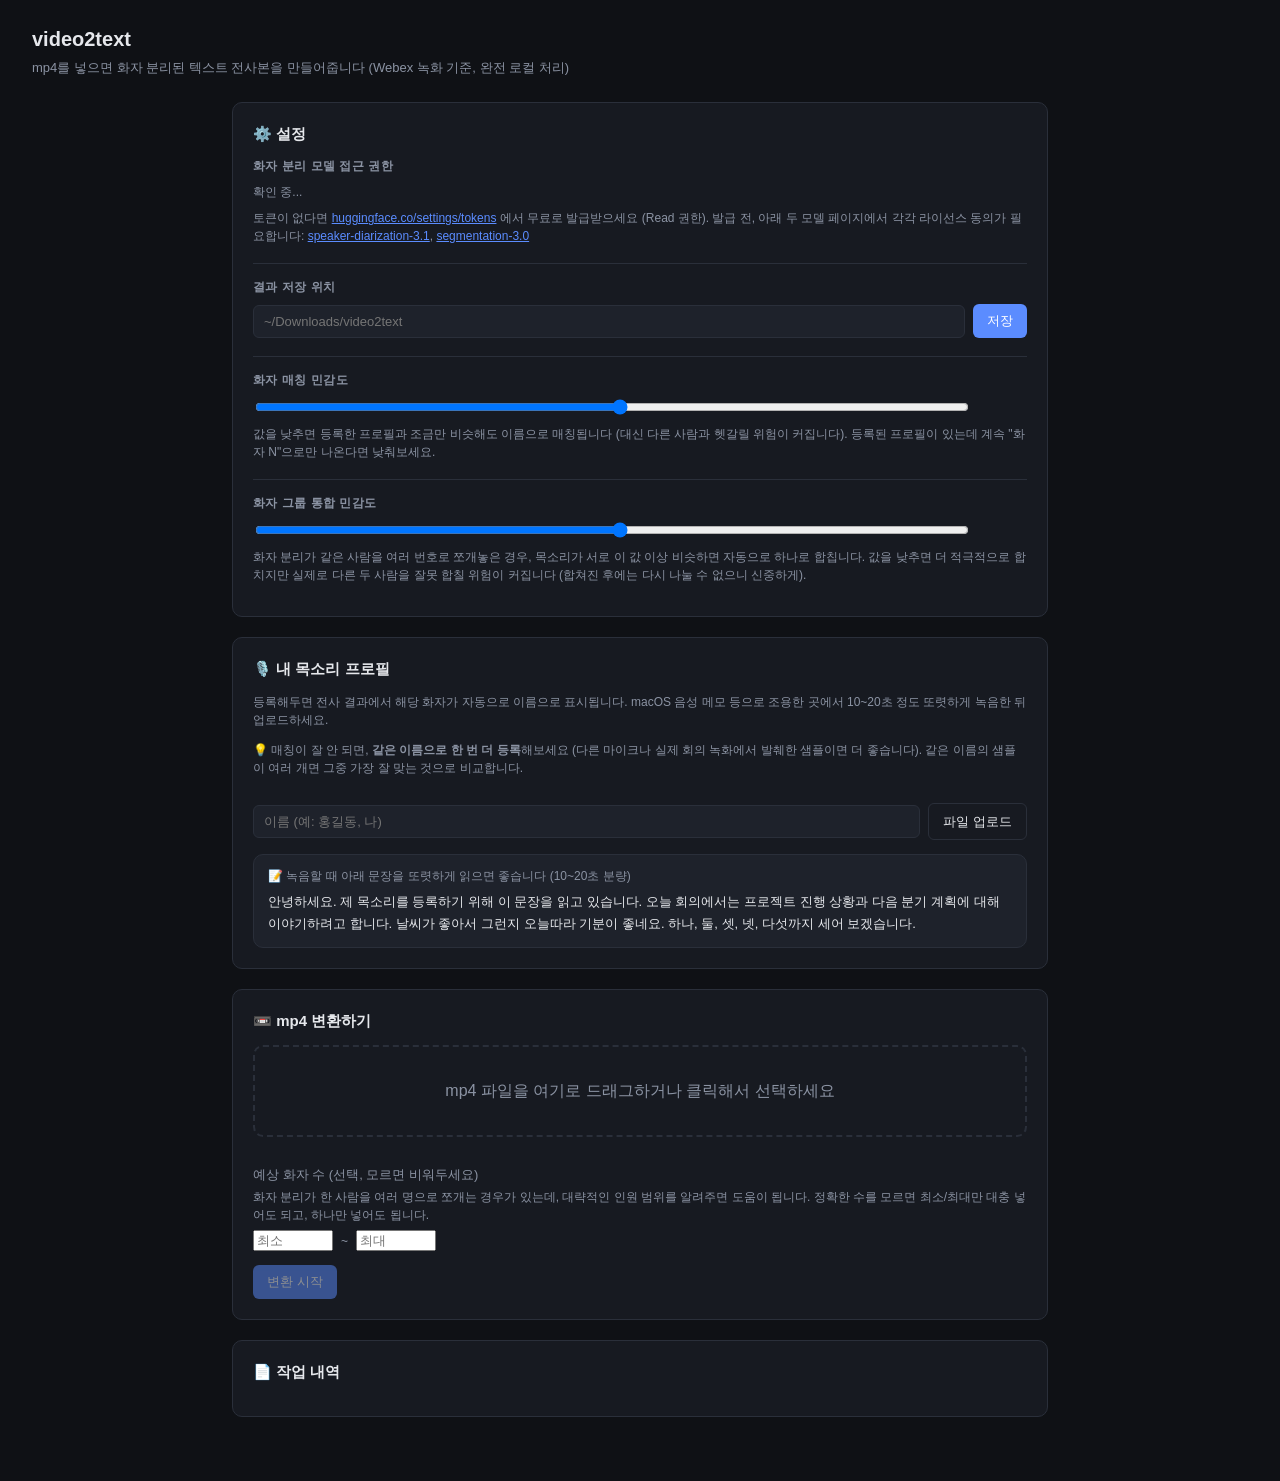
==== static/index.html @ 43b121bd "Initial commit: video2text - local speaker-diarized transcription for Webex recordings Fully local m" ====
<!doctype html>
<html lang="ko">
<head>
<meta charset="utf-8" />
<meta name="viewport" content="width=device-width, initial-scale=1" />
<title>video2text</title>
<link rel="stylesheet" href="/static/style.css" />
</head>
<body>
<header>
  <h1>video2text</h1>
  <p>mp4를 넣으면 화자 분리된 텍스트 전사본을 만들어줍니다 (Webex 녹화 기준, 완전 로컬 처리)</p>
</header>
<main>

  <section class="card" id="settingsCard">
    <h2>⚙️ 설정</h2>

    <h3 class="subhead">화자 분리 모델 접근 권한</h3>
    <div id="settingsStatus" class="muted">확인 중...</div>
    <div id="settingsForm" class="row" style="margin-top:10px; display:none;">
      <input type="text" id="hfTokenInput" placeholder="hf_로 시작하는 HuggingFace 토큰" />
      <button id="saveTokenBtn">저장</button>
    </div>
    <p class="muted" style="margin-top:8px;">
      토큰이 없다면
      <a href="https://huggingface.co/settings/tokens" target="_blank" style="color:var(--accent)">huggingface.co/settings/tokens</a>
      에서 무료로 발급받으세요 (Read 권한). 발급 전, 아래 두 모델 페이지에서 각각 라이선스 동의가 필요합니다:
      <a href="https://huggingface.co/pyannote/speaker-diarization-3.1" target="_blank" style="color:var(--accent)">speaker-diarization-3.1</a>,
      <a href="https://huggingface.co/pyannote/segmentation-3.0" target="_blank" style="color:var(--accent)">segmentation-3.0</a>
    </p>

    <h3 class="subhead">결과 저장 위치</h3>
    <div class="row">
      <input type="text" id="saveDirInput" placeholder="~/Downloads/video2text" />
      <button id="saveDirBtn">저장</button>
    </div>
    <p id="saveDirCurrent" class="muted" style="margin-top:8px;"></p>

    <h3 class="subhead">화자 매칭 민감도</h3>
    <div class="row">
      <input type="range" id="thresholdInput" min="0.5" max="0.95" step="0.01" style="flex:1" />
      <span id="thresholdValue" class="muted" style="width:48px;text-align:right;"></span>
    </div>
    <p class="muted" style="margin-top:8px;">
      값을 낮추면 등록한 프로필과 조금만 비슷해도 이름으로 매칭됩니다 (대신 다른 사람과 헷갈릴 위험이 커집니다).
      등록된 프로필이 있는데 계속 "화자 N"으로만 나온다면 낮춰보세요.
    </p>

    <h3 class="subhead">화자 그룹 통합 민감도</h3>
    <div class="row">
      <input type="range" id="consolidationThresholdInput" min="0.5" max="0.95" step="0.01" style="flex:1" />
      <span id="consolidationThresholdValue" class="muted" style="width:48px;text-align:right;"></span>
    </div>
    <p class="muted" style="margin-top:8px;">
      화자 분리가 같은 사람을 여러 번호로 쪼개놓은 경우, 목소리가 서로 이 값 이상 비슷하면 자동으로 하나로 합칩니다.
      값을 낮추면 더 적극적으로 합치지만 실제로 다른 두 사람을 잘못 합칠 위험이 커집니다 (합쳐진 후에는 다시 나눌 수 없으니 신중하게).
    </p>
  </section>

  <section class="card">
    <h2>🎙️ 내 목소리 프로필</h2>
    <p class="muted">등록해두면 전사 결과에서 해당 화자가 자동으로 이름으로 표시됩니다. macOS 음성 메모 등으로 조용한 곳에서 10~20초 정도 또렷하게 녹음한 뒤 업로드하세요.</p>
    <p class="muted">💡 매칭이 잘 안 되면, <b>같은 이름으로 한 번 더 등록</b>해보세요 (다른 마이크나 실제 회의 녹화에서 발췌한 샘플이면 더 좋습니다). 같은 이름의 샘플이 여러 개면 그중 가장 잘 맞는 것으로 비교합니다.</p>
    <div id="profileList" class="profile-list"></div>
    <div class="row">
      <input type="text" id="profileName" placeholder="이름 (예: 홍길동, 나)" />
      <label class="secondary" style="border:1px solid var(--border);border-radius:6px;padding:8px 14px;cursor:pointer;font-size:13px;">
        파일 업로드
        <input type="file" id="profileFile" accept="audio/*,video/*" style="display:none" />
      </label>
    </div>
    <div class="script-box">
      <div class="muted" style="margin-bottom:6px;">📝 녹음할 때 아래 문장을 또렷하게 읽으면 좋습니다 (10~20초 분량)</div>
      <p id="readScript"></p>
    </div>
  </section>

  <section class="card">
    <h2>📼 mp4 변환하기</h2>
    <div class="dropzone" id="dropzone">
      <div id="dropzoneText">mp4 파일을 여기로 드래그하거나 클릭해서 선택하세요</div>
      <input type="file" id="fileInput" accept="video/*,audio/*" />
    </div>
    <button id="pickNativeBtn" class="secondary" hidden style="margin-top:10px;">
      📂 Finder에서 선택 (복사 없이, 더 빠름)
    </button>
    <div id="matchProfiles" class="profile-list" style="margin-top:14px;"></div>

    <div class="muted" style="margin-top:14px; font-size:13px;">예상 화자 수 (선택, 모르면 비워두세요)</div>
    <p class="muted" style="margin:4px 0 0; font-size:12px;">
      화자 분리가 한 사람을 여러 명으로 쪼개는 경우가 있는데, 대략적인 인원 범위를 알려주면 도움이 됩니다.
      정확한 수를 모르면 최소/최대만 대충 넣어도 되고, 하나만 넣어도 됩니다.
    </p>
    <div class="row" style="margin-top:6px; gap:8px; align-items:center;">
      <input type="number" id="minSpeakersInput" min="1" placeholder="최소" style="width:80px;" />
      <span class="muted">~</span>
      <input type="number" id="maxSpeakersInput" min="1" placeholder="최대" style="width:80px;" />
    </div>

    <div class="row" style="margin-top:14px;">
      <button id="uploadBtn" disabled>변환 시작</button>
      <span id="selectedFile" class="muted"></span>
    </div>
  </section>

  <section class="card">
    <h2>📄 작업 내역</h2>
    <div id="jobs"></div>
    <div id="jobsPagination" style="display:flex; align-items:center; gap:12px; justify-content:center; margin-top:12px;"></div>
  </section>

</main>
<script src="/static/app.js"></script>
</body>
</html>
---- static/style.css ----
:root {
  --bg: #0f1115;
  --panel: #171a21;
  --panel2: #1e222b;
  --border: #2a2f3a;
  --text: #e6e8ec;
  --muted: #8b93a3;
  --accent: #5b8cff;
  --accent2: #34d399;
  --danger: #f87171;
  --radius: 10px;
}

* { box-sizing: border-box; }

body {
  margin: 0;
  background: var(--bg);
  color: var(--text);
  font-family: -apple-system, BlinkMacSystemFont, "Apple SD Gothic Neo", "Segoe UI", sans-serif;
  line-height: 1.5;
}

header {
  padding: 24px 32px 8px;
}

header h1 {
  font-size: 20px;
  margin: 0 0 4px;
}

header p {
  color: var(--muted);
  margin: 0;
  font-size: 13px;
}

main {
  max-width: 880px;
  margin: 0 auto;
  padding: 16px 32px 64px;
  display: flex;
  flex-direction: column;
  gap: 20px;
}

.card {
  background: var(--panel);
  border: 1px solid var(--border);
  border-radius: var(--radius);
  padding: 20px;
}

.card h2 {
  font-size: 15px;
  margin: 0 0 12px;
  display: flex;
  align-items: center;
  gap: 8px;
}

.subhead {
  font-size: 12px;
  text-transform: uppercase;
  letter-spacing: 0.04em;
  color: var(--muted);
  margin: 18px 0 8px;
  padding-top: 14px;
  border-top: 1px solid var(--border);
}
.subhead:first-of-type {
  margin-top: 0;
  padding-top: 0;
  border-top: none;
}

.dropzone {
  border: 2px dashed var(--border);
  border-radius: var(--radius);
  padding: 32px;
  text-align: center;
  color: var(--muted);
  cursor: pointer;
  transition: 0.15s;
}

.dropzone.drag {
  border-color: var(--accent);
  color: var(--text);
  background: #171d2c;
}

.dropzone input { display: none; }

.profile-row {
  background: var(--panel2);
  border: 1px solid var(--border);
  border-radius: 8px;
  padding: 8px 12px;
  margin-bottom: 8px;
  font-size: 13px;
}
.profile-row-top {
  display: flex;
  align-items: center;
  justify-content: space-between;
  gap: 8px;
}
.profile-row-top .del { cursor: pointer; color: var(--muted); margin-left: 10px; }
.profile-row-top .del:hover { color: var(--danger); }

.sample-list {
  margin-top: 8px;
  padding-top: 8px;
  border-top: 1px solid var(--border);
  display: flex;
  flex-direction: column;
  gap: 4px;
}
/* author-origin `display` beats the UA stylesheet's `[hidden]{display:none}`
   regardless of specificity, so without this the panel never actually
   hides once `.hidden = true` is set back — it needs its own explicit rule. */
.sample-list[hidden] {
  display: none;
}
.sample-item {
  display: flex;
  justify-content: space-between;
  align-items: center;
  gap: 8px;
  font-size: 12px;
  color: var(--muted);
  padding: 4px 0;
}
.sample-item-info {
  display: flex;
  align-items: center;
  gap: 10px;
  flex-wrap: wrap;
  min-width: 0;
}
.sample-item audio {
  height: 28px;
  max-width: 220px;
}
.sample-item .del { cursor: pointer; flex-shrink: 0; }
.sample-item .del:hover { color: var(--danger); }

.profile-list {
  display: flex;
  flex-wrap: wrap;
  gap: 8px;
  margin-bottom: 14px;
}

.chip {
  display: flex;
  align-items: center;
  gap: 6px;
  background: var(--panel2);
  border: 1px solid var(--border);
  border-radius: 999px;
  padding: 6px 12px;
  font-size: 13px;
}

.chip input { accent-color: var(--accent); }

.chip .del {
  cursor: pointer;
  color: var(--muted);
  font-size: 12px;
}
.chip .del:hover { color: var(--danger); }

.row {
  display: flex;
  gap: 8px;
  align-items: center;
}

input[type="text"] {
  background: var(--panel2);
  border: 1px solid var(--border);
  border-radius: 6px;
  padding: 8px 10px;
  color: var(--text);
  font-size: 13px;
  flex: 1;
}

button {
  background: var(--accent);
  color: white;
  border: none;
  border-radius: 6px;
  padding: 8px 14px;
  font-size: 13px;
  cursor: pointer;
}
button:hover { filter: brightness(1.1); }
button.secondary {
  background: var(--panel2);
  border: 1px solid var(--border);
  color: var(--text);
}
button.danger { background: var(--danger); }
button:disabled { opacity: 0.5; cursor: not-allowed; }

.muted { color: var(--muted); font-size: 12px; }

.job {
  border: 1px solid var(--border);
  border-radius: var(--radius);
  padding: 14px 16px;
  margin-bottom: 10px;
  background: var(--panel2);
}

.job-top {
  display: flex;
  justify-content: space-between;
  align-items: center;
  gap: 8px;
}

.job-name {
  font-size: 13px;
  font-weight: 600;
  overflow: hidden;
  text-overflow: ellipsis;
  white-space: nowrap;
}

.status-badge {
  font-size: 11px;
  padding: 3px 8px;
  border-radius: 999px;
  background: #2a2f3a;
  color: var(--muted);
  white-space: nowrap;
}
.status-badge.done { background: #12351f; color: var(--accent2); }
.status-badge.error { background: #3a1a1a; color: var(--danger); }
.status-badge.running { background: #1a2440; color: var(--accent); }
.status-badge.cancelled { background: #3a2f1a; color: #d4a24a; }

.progress-bar {
  height: 6px;
  border-radius: 3px;
  background: var(--border);
  overflow: hidden;
  margin-top: 10px;
}
.progress-bar > div {
  height: 100%;
  background: var(--accent);
  transition: width 0.3s;
}

.job-message {
  font-size: 12px;
  color: var(--muted);
  margin-top: 6px;
}

.downloads {
  margin-top: 10px;
  display: flex;
  gap: 8px;
  flex-wrap: wrap;
}
.downloads a {
  font-size: 12px;
  color: var(--accent);
  text-decoration: none;
  border: 1px solid var(--border);
  border-radius: 6px;
  padding: 5px 10px;
}
.downloads a:hover { background: var(--panel); }

.saved-info {
  margin-top: 10px;
  font-size: 12px;
  color: var(--muted);
}
.saved-file {
  display: flex;
  align-items: center;
  justify-content: space-between;
  gap: 8px;
  margin-top: 4px;
  padding: 4px 8px;
  background: var(--panel);
  border-radius: 6px;
}
.saved-file span {
  overflow: hidden;
  text-overflow: ellipsis;
  white-space: nowrap;
}
.saved-info button {
  margin-left: 8px;
  padding: 4px 10px;
  font-size: 12px;
  flex-shrink: 0;
}

.match-note {
  margin-top: 8px;
  font-size: 11.5px;
  color: var(--muted);
  line-height: 1.6;
}

.relabel-panel {
  margin-top: 10px;
  padding: 12px;
  background: var(--panel2);
  border: 1px solid var(--border);
  border-radius: 8px;
}
.relabel-panel[hidden] {
  display: none;
}
.relabel-row {
  display: flex;
  align-items: center;
  gap: 10px;
  margin-bottom: 6px;
  font-size: 12px;
}
.relabel-row input {
  flex: 1;
  max-width: 220px;
}

.script-box {
  margin-top: 14px;
  background: var(--panel2);
  border: 1px solid var(--border);
  border-radius: var(--radius);
  padding: 12px 14px;
}
.script-box p {
  margin: 0;
  font-size: 13px;
  color: var(--text);
  line-height: 1.7;
}

.step-tracker {
  display: flex;
  align-items: center;
  margin-top: 12px;
  margin-bottom: 4px;
}
.step {
  display: flex;
  flex-direction: column;
  align-items: center;
  gap: 4px;
  flex: 1;
  position: relative;
}
.step .dot {
  width: 20px;
  height: 20px;
  border-radius: 50%;
  background: var(--panel);
  border: 2px solid var(--border);
  display: flex;
  align-items: center;
  justify-content: center;
  font-size: 11px;
  color: var(--muted);
  z-index: 1;
}
.step .label {
  font-size: 10.5px;
  color: var(--muted);
  text-align: center;
  white-space: nowrap;
}
.step::before {
  content: "";
  position: absolute;
  top: 10px;
  left: -50%;
  width: 100%;
  height: 2px;
  background: var(--border);
  z-index: 0;
}
.step:first-child::before { display: none; }

.step.done .dot { background: var(--accent2); border-color: var(--accent2); color: #06281a; }
.step.done::before { background: var(--accent2); }
.step.active .dot { background: var(--accent); border-color: var(--accent); color: white; box-shadow: 0 0 0 4px rgba(91,140,255,0.2); }
.step.active .label { color: var(--text); font-weight: 600; }
.step.error .dot { background: var(--danger); border-color: var(--danger); color: white; }
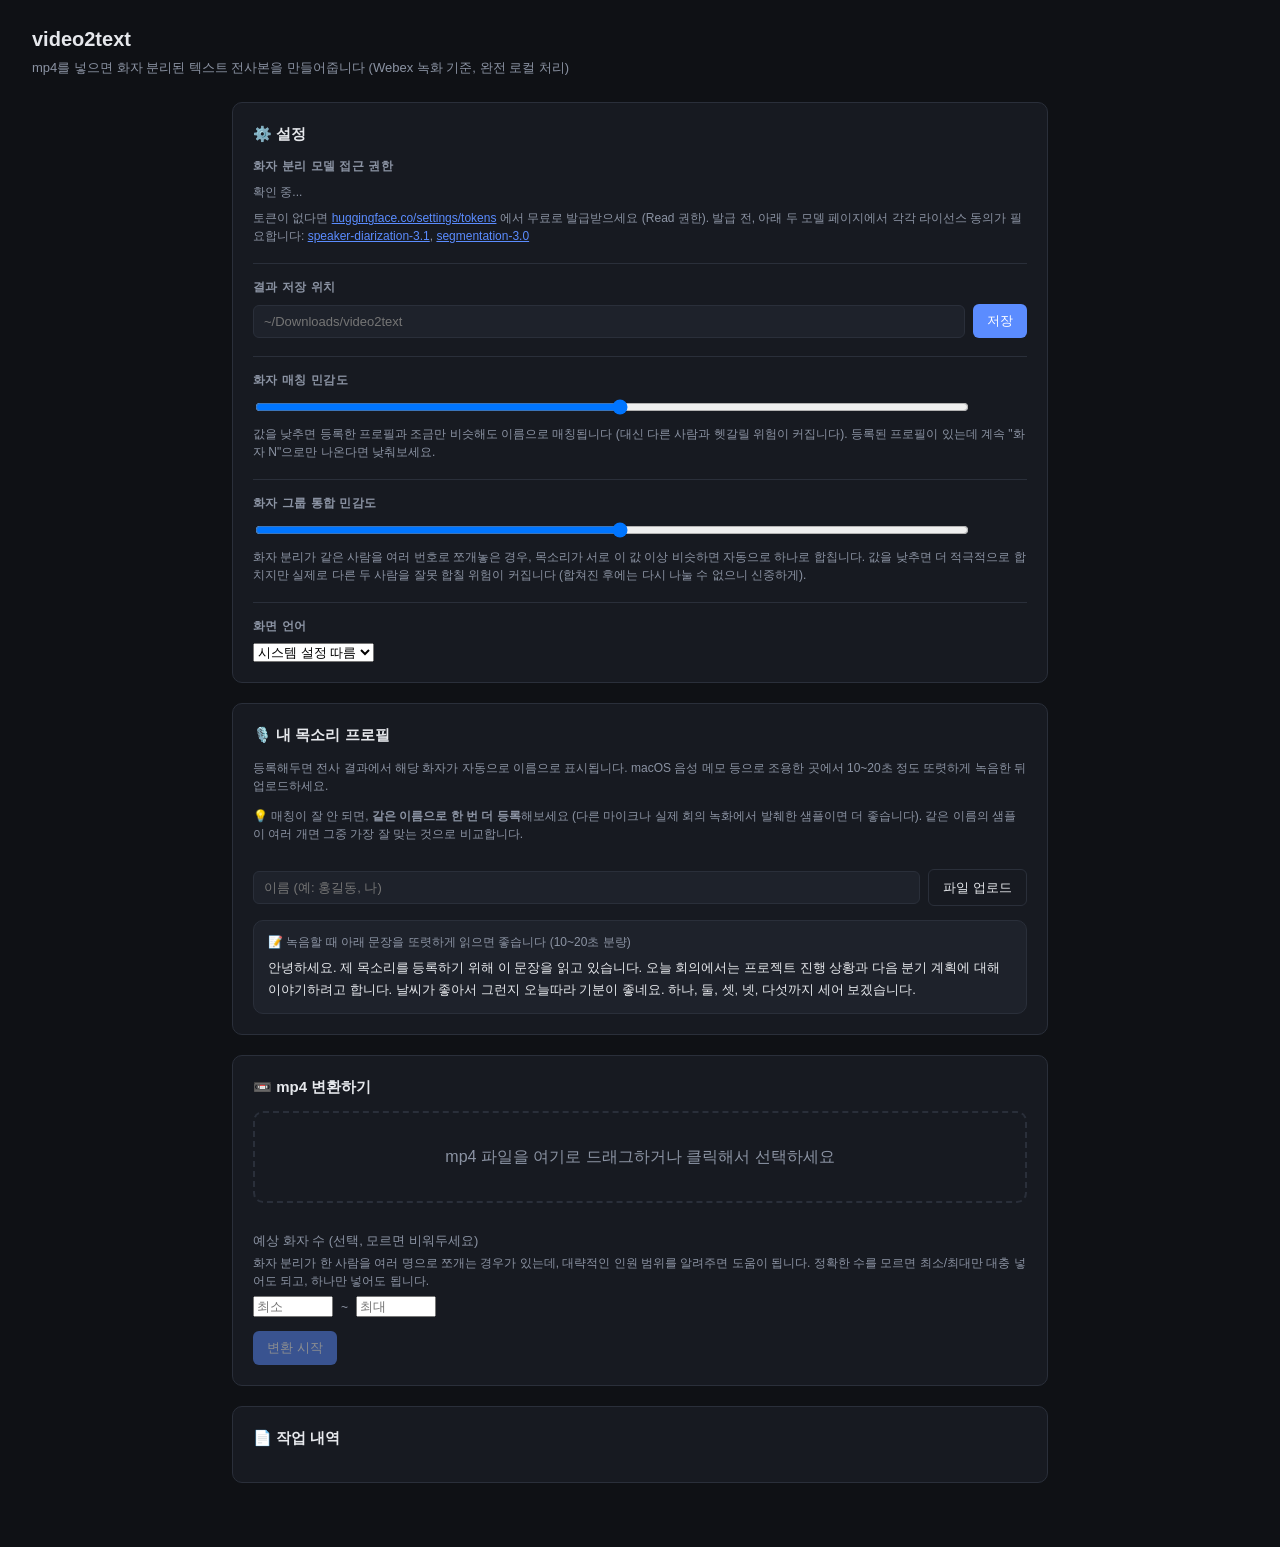
==== commit b75378df: "feat: 앱 UI에 영문 지원 추가, 시스템 언어 자동 감지 + 설정 가능 - app/i18n.py: 백엔드에서 생성하는 사용자 노출 텍스트(작업 진행   메시지, 에러 메시지 " ====
--- a/static/index.html
+++ b/static/index.html
@@ -9,108 +9,102 @@
 <body>
 <header>
   <h1>video2text</h1>
-  <p>mp4를 넣으면 화자 분리된 텍스트 전사본을 만들어줍니다 (Webex 녹화 기준, 완전 로컬 처리)</p>
+  <p data-i18n="appSubtitle"></p>
 </header>
 <main>
 
   <section class="card" id="settingsCard">
-    <h2>⚙️ 설정</h2>
+    <h2 data-i18n="settingsTitle"></h2>
 
-    <h3 class="subhead">화자 분리 모델 접근 권한</h3>
-    <div id="settingsStatus" class="muted">확인 중...</div>
+    <h3 class="subhead" data-i18n="settingsHfSubhead"></h3>
+    <div id="settingsStatus" class="muted" data-i18n="settingsChecking"></div>
     <div id="settingsForm" class="row" style="margin-top:10px; display:none;">
-      <input type="text" id="hfTokenInput" placeholder="hf_로 시작하는 HuggingFace 토큰" />
-      <button id="saveTokenBtn">저장</button>
+      <input type="text" id="hfTokenInput" data-i18n-placeholder="hfTokenPlaceholder" />
+      <button id="saveTokenBtn" data-i18n="btnSave"></button>
     </div>
-    <p class="muted" style="margin-top:8px;">
-      토큰이 없다면
-      <a href="https://huggingface.co/settings/tokens" target="_blank" style="color:var(--accent)">huggingface.co/settings/tokens</a>
-      에서 무료로 발급받으세요 (Read 권한). 발급 전, 아래 두 모델 페이지에서 각각 라이선스 동의가 필요합니다:
-      <a href="https://huggingface.co/pyannote/speaker-diarization-3.1" target="_blank" style="color:var(--accent)">speaker-diarization-3.1</a>,
-      <a href="https://huggingface.co/pyannote/segmentation-3.0" target="_blank" style="color:var(--accent)">segmentation-3.0</a>
-    </p>
+    <p class="muted" style="margin-top:8px;" data-i18n-html="hfHelpHtml"></p>
 
-    <h3 class="subhead">결과 저장 위치</h3>
+    <h3 class="subhead" data-i18n="saveDirSubhead"></h3>
     <div class="row">
       <input type="text" id="saveDirInput" placeholder="~/Downloads/video2text" />
-      <button id="saveDirBtn">저장</button>
+      <button id="saveDirBtn" data-i18n="btnSave"></button>
     </div>
     <p id="saveDirCurrent" class="muted" style="margin-top:8px;"></p>
 
-    <h3 class="subhead">화자 매칭 민감도</h3>
+    <h3 class="subhead" data-i18n="thresholdSubhead"></h3>
     <div class="row">
       <input type="range" id="thresholdInput" min="0.5" max="0.95" step="0.01" style="flex:1" />
       <span id="thresholdValue" class="muted" style="width:48px;text-align:right;"></span>
     </div>
-    <p class="muted" style="margin-top:8px;">
-      값을 낮추면 등록한 프로필과 조금만 비슷해도 이름으로 매칭됩니다 (대신 다른 사람과 헷갈릴 위험이 커집니다).
-      등록된 프로필이 있는데 계속 "화자 N"으로만 나온다면 낮춰보세요.
-    </p>
+    <p class="muted" style="margin-top:8px;" data-i18n="thresholdHelp"></p>
 
-    <h3 class="subhead">화자 그룹 통합 민감도</h3>
+    <h3 class="subhead" data-i18n="consolidationSubhead"></h3>
     <div class="row">
       <input type="range" id="consolidationThresholdInput" min="0.5" max="0.95" step="0.01" style="flex:1" />
       <span id="consolidationThresholdValue" class="muted" style="width:48px;text-align:right;"></span>
     </div>
-    <p class="muted" style="margin-top:8px;">
-      화자 분리가 같은 사람을 여러 번호로 쪼개놓은 경우, 목소리가 서로 이 값 이상 비슷하면 자동으로 하나로 합칩니다.
-      값을 낮추면 더 적극적으로 합치지만 실제로 다른 두 사람을 잘못 합칠 위험이 커집니다 (합쳐진 후에는 다시 나눌 수 없으니 신중하게).
-    </p>
+    <p class="muted" style="margin-top:8px;" data-i18n="consolidationHelp"></p>
+
+    <h3 class="subhead" data-i18n="uiLanguageSubhead"></h3>
+    <div class="row">
+      <select id="uiLanguageSelect">
+        <option value="system" data-i18n="uiLanguageSystem"></option>
+        <option value="ko" data-i18n="uiLanguageKo"></option>
+        <option value="en" data-i18n="uiLanguageEn"></option>
+      </select>
+    </div>
   </section>
 
   <section class="card">
-    <h2>🎙️ 내 목소리 프로필</h2>
-    <p class="muted">등록해두면 전사 결과에서 해당 화자가 자동으로 이름으로 표시됩니다. macOS 음성 메모 등으로 조용한 곳에서 10~20초 정도 또렷하게 녹음한 뒤 업로드하세요.</p>
-    <p class="muted">💡 매칭이 잘 안 되면, <b>같은 이름으로 한 번 더 등록</b>해보세요 (다른 마이크나 실제 회의 녹화에서 발췌한 샘플이면 더 좋습니다). 같은 이름의 샘플이 여러 개면 그중 가장 잘 맞는 것으로 비교합니다.</p>
+    <h2 data-i18n="voiceProfileTitle"></h2>
+    <p class="muted" data-i18n="voiceProfileHelp1"></p>
+    <p class="muted" data-i18n-html="voiceProfileHelp2html"></p>
     <div id="profileList" class="profile-list"></div>
     <div class="row">
-      <input type="text" id="profileName" placeholder="이름 (예: 홍길동, 나)" />
+      <input type="text" id="profileName" data-i18n-placeholder="profileNamePlaceholder" />
       <label class="secondary" style="border:1px solid var(--border);border-radius:6px;padding:8px 14px;cursor:pointer;font-size:13px;">
-        파일 업로드
+        <span data-i18n="uploadFileLabel"></span>
         <input type="file" id="profileFile" accept="audio/*,video/*" style="display:none" />
       </label>
     </div>
     <div class="script-box">
-      <div class="muted" style="margin-bottom:6px;">📝 녹음할 때 아래 문장을 또렷하게 읽으면 좋습니다 (10~20초 분량)</div>
+      <div class="muted" style="margin-bottom:6px;" data-i18n="scriptBoxLabel"></div>
       <p id="readScript"></p>
     </div>
   </section>
 
   <section class="card">
-    <h2>📼 mp4 변환하기</h2>
+    <h2 data-i18n="convertTitle"></h2>
     <div class="dropzone" id="dropzone">
-      <div id="dropzoneText">mp4 파일을 여기로 드래그하거나 클릭해서 선택하세요</div>
+      <div id="dropzoneText" data-i18n="dropzoneDefault"></div>
       <input type="file" id="fileInput" accept="video/*,audio/*" />
     </div>
-    <button id="pickNativeBtn" class="secondary" hidden style="margin-top:10px;">
-      📂 Finder에서 선택 (복사 없이, 더 빠름)
+    <button id="pickNativeBtn" class="secondary" hidden style="margin-top:10px;" data-i18n="pickNativeBtn">
     </button>
     <div id="matchProfiles" class="profile-list" style="margin-top:14px;"></div>
 
-    <div class="muted" style="margin-top:14px; font-size:13px;">예상 화자 수 (선택, 모르면 비워두세요)</div>
-    <p class="muted" style="margin:4px 0 0; font-size:12px;">
-      화자 분리가 한 사람을 여러 명으로 쪼개는 경우가 있는데, 대략적인 인원 범위를 알려주면 도움이 됩니다.
-      정확한 수를 모르면 최소/최대만 대충 넣어도 되고, 하나만 넣어도 됩니다.
-    </p>
+    <div class="muted" style="margin-top:14px; font-size:13px;" data-i18n="expectedSpeakersLabel"></div>
+    <p class="muted" style="margin:4px 0 0; font-size:12px;" data-i18n="expectedSpeakersHelp"></p>
     <div class="row" style="margin-top:6px; gap:8px; align-items:center;">
-      <input type="number" id="minSpeakersInput" min="1" placeholder="최소" style="width:80px;" />
+      <input type="number" id="minSpeakersInput" min="1" data-i18n-placeholder="minPlaceholder" style="width:80px;" />
       <span class="muted">~</span>
-      <input type="number" id="maxSpeakersInput" min="1" placeholder="최대" style="width:80px;" />
+      <input type="number" id="maxSpeakersInput" min="1" data-i18n-placeholder="maxPlaceholder" style="width:80px;" />
     </div>
 
     <div class="row" style="margin-top:14px;">
-      <button id="uploadBtn" disabled>변환 시작</button>
+      <button id="uploadBtn" disabled data-i18n="uploadBtn"></button>
       <span id="selectedFile" class="muted"></span>
     </div>
   </section>
 
   <section class="card">
-    <h2>📄 작업 내역</h2>
+    <h2 data-i18n="jobsTitle"></h2>
     <div id="jobs"></div>
     <div id="jobsPagination" style="display:flex; align-items:center; gap:12px; justify-content:center; margin-top:12px;"></div>
   </section>
 
 </main>
+<script src="/static/i18n.js"></script>
 <script src="/static/app.js"></script>
 </body>
 </html>
